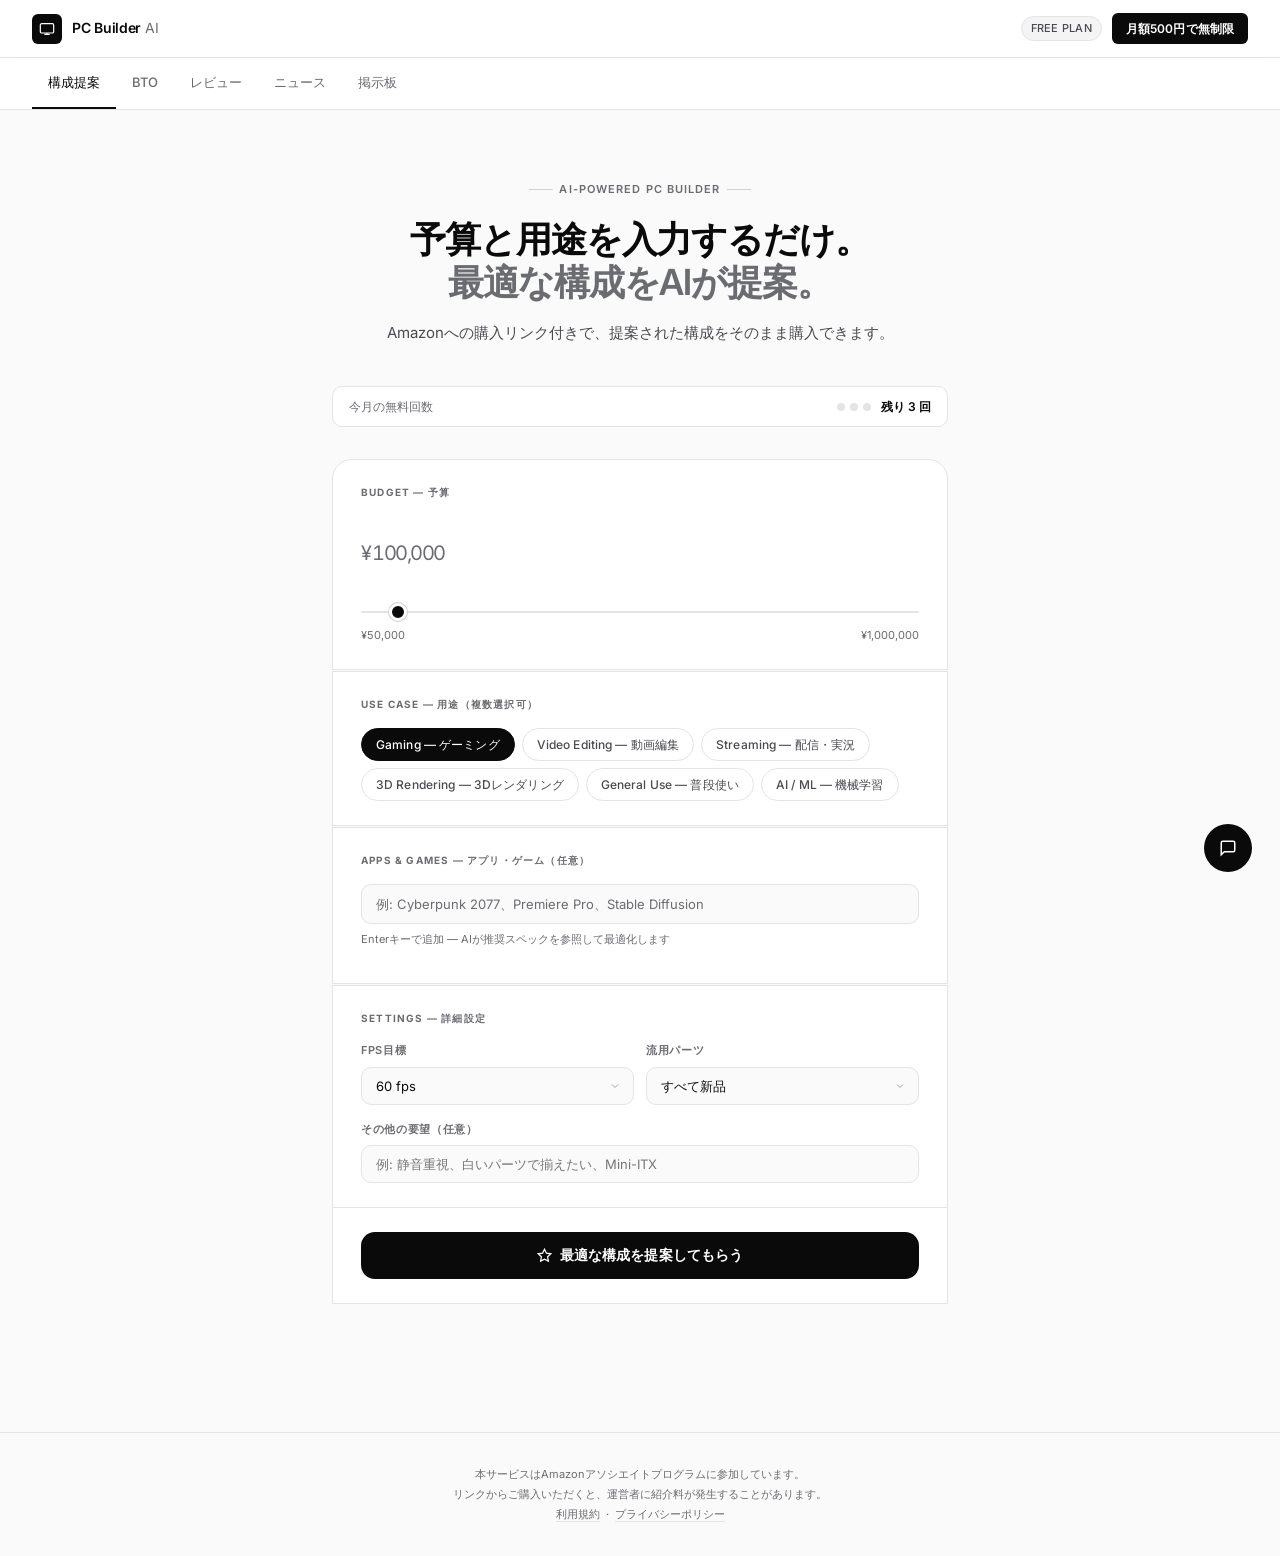
==== index.html @ a1c23389 "Add files via upload" ====
<!DOCTYPE html>
<html lang="ja">
<head>
  <meta charset="UTF-8">
  <meta name="viewport" content="width=device-width, initial-scale=1.0">
  <title>PC Builder AI — 最適なPC構成をAIが提案</title>
  <meta name="description" content="予算と用途を入力するだけでAIが最適なPC構成を提案。Amazonで即購入できるリンク付き。">
  <link rel="preconnect" href="https://fonts.googleapis.com">
  <link href="https://fonts.googleapis.com/css2?family=Inter:wght@300;400;500;600&display=swap" rel="stylesheet">
  <style>
    *, *::before, *::after { box-sizing: border-box; margin: 0; padding: 0; }

    :root {
      --black: #0a0a0a;
      --white: #ffffff;
      --gray-50: #fafafa;
      --gray-100: #f4f4f5;
      --gray-200: #e4e4e7;
      --gray-300: #d1d1d6;
      --gray-400: #6b6b72;
      --gray-500: #4a4a52;
      --gray-700: #3f3f46;
      --gray-900: #18181b;
      --accent: #0a0a0a;
      --accent-hover: #27272a;
      --r-sm: 6px;
      --r-md: 10px;
      --r-lg: 14px;
      --r-xl: 20px;
    }

    html { scroll-behavior: smooth; }

    body {
      font-family: 'Inter', -apple-system, BlinkMacSystemFont, 'Hiragino Sans', 'Noto Sans JP', sans-serif;
      background: var(--gray-50);
      color: var(--black);
      min-height: 100vh;
      font-size: 14px;
      line-height: 1.6;
      -webkit-font-smoothing: antialiased;
    }

    /* ── Header ── */
    header {
      background: rgba(255,255,255,0.85);
      backdrop-filter: blur(12px);
      border-bottom: 1px solid var(--gray-200);
      height: 58px;
      display: flex;
      align-items: center;
      justify-content: space-between;
      padding: 0 2rem;
      position: sticky;
      top: 0;
      z-index: 200;
    }

    .logo {
      display: flex;
      align-items: center;
      gap: 10px;
      text-decoration: none;
      color: var(--black);
    }

    .logo-mark {
      width: 30px;
      height: 30px;
      background: var(--black);
      border-radius: var(--r-sm);
      display: flex;
      align-items: center;
      justify-content: center;
    }

    .logo-mark svg { width: 16px; height: 16px; fill: none; stroke: #fff; stroke-width: 1.8; }

    .logo-text {
      font-size: 14px;
      font-weight: 600;
      letter-spacing: -0.02em;
    }

    .logo-text span { color: var(--gray-400); font-weight: 400; }

    .header-right { display: flex; align-items: center; gap: 10px; }

    .badge-free {
      font-size: 11px;
      font-weight: 500;
      padding: 3px 9px;
      border-radius: 20px;
      background: var(--gray-100);
      color: var(--gray-500);
      border: 1px solid var(--gray-200);
      letter-spacing: 0.02em;
    }

    .btn-upgrade {
      font-size: 12px;
      font-weight: 600;
      padding: 6px 14px;
      border-radius: var(--r-sm);
      background: var(--black);
      color: var(--white);
      border: none;
      cursor: pointer;
      text-decoration: none;
      letter-spacing: 0.01em;
      transition: background 0.15s;
    }
    .btn-upgrade:hover { background: var(--gray-700); }

    /* ── Hero ── */
    .hero {
      max-width: 680px;
      margin: 0 auto;
      padding: 4rem 2rem 2.5rem;
      text-align: center;
    }

    .hero-eyebrow {
      display: inline-flex;
      align-items: center;
      gap: 6px;
      font-size: 11px;
      font-weight: 600;
      letter-spacing: 0.1em;
      text-transform: uppercase;
      color: var(--gray-400);
      margin-bottom: 1.25rem;
    }

    .hero-eyebrow::before, .hero-eyebrow::after {
      content: '';
      width: 24px;
      height: 1px;
      background: var(--gray-300);
    }

    .hero h1 {
      font-size: 36px;
      font-weight: 600;
      letter-spacing: -0.03em;
      line-height: 1.2;
      color: var(--black);
      margin-bottom: 1rem;
    }

    .hero h1 em {
      font-style: normal;
      color: var(--gray-400);
    }

    .hero p {
      font-size: 15px;
      color: var(--gray-500);
      font-weight: 400;
      line-height: 1.7;
    }

    /* ── Usage bar ── */
    .usage-strip {
      max-width: 680px;
      margin: 0 auto 2rem;
      padding: 0 2rem;
    }

    .usage-inner {
      display: flex;
      align-items: center;
      justify-content: space-between;
      padding: 10px 16px;
      background: var(--white);
      border: 1px solid var(--gray-200);
      border-radius: var(--r-md);
    }

    .usage-label { font-size: 12px; color: var(--gray-400); }

    .usage-right { display: flex; align-items: center; gap: 10px; }

    .usage-dots { display: flex; gap: 5px; }

    .usage-dot {
      width: 8px; height: 8px;
      border-radius: 50%;
      background: var(--gray-200);
      transition: background 0.2s;
    }
    .usage-dot.used { background: var(--black); }

    .usage-count { font-size: 12px; font-weight: 600; color: var(--black); }

    /* ── Form ── */
    .form-wrap {
      max-width: 680px;
      margin: 0 auto;
      padding: 0 2rem 6rem;
      display: flex;
      flex-direction: column;
      gap: 1px;
    }

    /* セクションブロック */
    .section {
      background: var(--white);
      border: 1px solid var(--gray-200);
      padding: 1.5rem 1.75rem;
    }
    .section:first-child { border-radius: var(--r-xl) var(--r-xl) 0 0; }
    .section:last-of-type { border-radius: 0 0 var(--r-xl) var(--r-xl); }

    .section-label {
      font-size: 10px;
      font-weight: 700;
      letter-spacing: 0.12em;
      text-transform: uppercase;
      color: var(--gray-400);
      margin-bottom: 1rem;
    }

    /* 予算スライダー */
    .budget-num {
      font-size: 38px;
      font-weight: 300;
      letter-spacing: -0.04em;
      color: var(--black);
      margin-bottom: 1.25rem;
      font-variant-numeric: tabular-nums;
    }

    .budget-num span { font-size: 20px; font-weight: 400; margin-right: 2px; color: var(--gray-400); }

    .slider-wrap { position: relative; }

    input[type="range"] {
      width: 100%;
      height: 2px;
      appearance: none;
      background: var(--gray-200);
      border-radius: 2px;
      outline: none;
      cursor: pointer;
    }

    input[type="range"]::-webkit-slider-thumb {
      appearance: none;
      width: 18px;
      height: 18px;
      border-radius: 50%;
      background: var(--black);
      border: 3px solid var(--white);
      box-shadow: 0 0 0 1px var(--gray-300);
      cursor: pointer;
      transition: box-shadow 0.15s;
    }

    input[type="range"]::-webkit-slider-thumb:hover {
      box-shadow: 0 0 0 1px var(--black);
    }

    .budget-labels {
      display: flex;
      justify-content: space-between;
      font-size: 11px;
      color: var(--gray-400);
      margin-top: 8px;
    }

    /* 用途チップ */
    .chips { display: flex; flex-wrap: wrap; gap: 7px; }

    .chip {
      padding: 6px 14px;
      border-radius: 20px;
      border: 1px solid var(--gray-200);
      font-size: 12px;
      font-weight: 500;
      cursor: pointer;
      background: var(--white);
      color: var(--gray-500);
      transition: all 0.15s;
      user-select: none;
      letter-spacing: 0.01em;
    }

    .chip:hover { border-color: var(--gray-400); color: var(--black); }

    .chip.active {
      background: var(--black);
      border-color: var(--black);
      color: var(--white);
    }

    /* アプリ入力 */
    .app-input-wrap {
      position: relative;
    }

    .app-input-wrap input {
      width: 100%;
      padding: 11px 14px;
      border: 1px solid var(--gray-200);
      border-radius: var(--r-md);
      font-size: 13px;
      color: var(--black);
      background: var(--gray-50);
      outline: none;
      font-family: inherit;
      transition: border-color 0.15s, background 0.15s;
    }

    .app-input-wrap input:focus {
      border-color: var(--black);
      background: var(--white);
    }

    .app-input-wrap input::placeholder { color: var(--gray-400); }

    .app-hint { font-size: 11px; color: var(--gray-400); margin-top: 7px; }

    .app-tags { display: flex; flex-wrap: wrap; gap: 6px; margin-top: 10px; }

    .app-tag {
      display: inline-flex;
      align-items: center;
      gap: 5px;
      padding: 4px 10px 4px 12px;
      background: var(--black);
      border-radius: 20px;
      font-size: 11px;
      font-weight: 500;
      color: var(--white);
      letter-spacing: 0.01em;
    }

    .app-tag button {
      background: rgba(255,255,255,0.25);
      border: none;
      cursor: pointer;
      color: var(--white);
      font-size: 12px;
      line-height: 1;
      width: 16px;
      height: 16px;
      border-radius: 50%;
      display: flex;
      align-items: center;
      justify-content: center;
      padding: 0;
      transition: background 0.15s;
    }
    .app-tag button:hover { background: rgba(255,255,255,0.4); }

    /* セレクト・インプット共通 */
    .form-row { display: grid; grid-template-columns: 1fr 1fr; gap: 12px; }
    .field label { display: block; font-size: 11px; font-weight: 600; letter-spacing: 0.06em; text-transform: uppercase; color: var(--gray-400); margin-bottom: 7px; }

    select, .text-input {
      width: 100%;
      padding: 10px 14px;
      border: 1px solid var(--gray-200);
      border-radius: var(--r-md);
      font-size: 13px;
      color: var(--black);
      background: var(--gray-50);
      appearance: none;
      outline: none;
      font-family: inherit;
      transition: border-color 0.15s, background 0.15s;
      cursor: pointer;
    }

    select:focus, .text-input:focus {
      border-color: var(--black);
      background: var(--white);
    }

    select { background-image: url("data:image/svg+xml,%3Csvg xmlns='http://www.w3.org/2000/svg' width='12' height='12' viewBox='0 0 24 24' fill='none' stroke='%23a1a1aa' stroke-width='2'%3E%3Cpath d='M6 9l6 6 6-6'/%3E%3C/svg%3E"); background-repeat: no-repeat; background-position: right 12px center; padding-right: 36px; }

    /* 送信ボタン */
    .divider { height: 1px; background: var(--gray-200); margin: 0 -1.75rem; }

    .submit-wrap { padding-top: 1.5rem; }

    .submit-btn {
      width: 100%;
      padding: 14px;
      font-size: 14px;
      font-weight: 600;
      letter-spacing: 0.01em;
      border-radius: var(--r-lg);
      background: var(--black);
      color: var(--white);
      border: none;
      cursor: pointer;
      transition: background 0.15s, transform 0.1s;
      font-family: inherit;
      display: flex;
      align-items: center;
      justify-content: center;
      gap: 8px;
    }

    .submit-btn:hover { background: var(--gray-700); }
    .submit-btn:active { transform: scale(0.99); }
    .submit-btn:disabled { background: var(--gray-300); cursor: not-allowed; transform: none; }

    /* ── 結果エリア ── */
    .result-card {
      background: var(--white);
      border: 1px solid var(--gray-200);
      border-radius: var(--r-xl);
      padding: 1.75rem;
      margin-top: 12px;
    }

    .result-title {
      font-size: 10px;
      font-weight: 700;
      letter-spacing: 0.12em;
      text-transform: uppercase;
      color: var(--gray-400);
      margin-bottom: 1.25rem;
    }

    .thinking {
      display: flex;
      align-items: center;
      gap: 12px;
      color: var(--gray-400);
      font-size: 13px;
      padding: 0.5rem 0;
    }

    .dot {
      width: 6px; height: 6px;
      border-radius: 50%;
      background: var(--gray-300);
      animation: pulse 1.2s infinite;
    }
    .dot:nth-child(2) { animation-delay: 0.2s; }
    .dot:nth-child(3) { animation-delay: 0.4s; }
    @keyframes pulse { 0%,100%{opacity:0.2;transform:scale(0.8);} 50%{opacity:1;transform:scale(1);} }

    .parts-grid {
      display: grid;
      grid-template-columns: 1fr 1fr;
      gap: 8px;
      margin-bottom: 1.25rem;
    }

    @media (max-width: 520px) {
      .parts-grid { grid-template-columns: 1fr; }
      .form-row { grid-template-columns: 1fr; }
      .hero h1 { font-size: 26px; }
      header { padding: 0 1.25rem; }
      .hero, .usage-strip, .form-wrap { padding-left: 1.25rem; padding-right: 1.25rem; }
    }

    .part-card {
      background: var(--gray-50);
      border: 1px solid var(--gray-200);
      border-radius: var(--r-lg);
      padding: 14px 16px;
      transition: border-color 0.15s;
    }
    .part-card:hover { border-color: var(--gray-300); }

    .part-label {
      font-size: 10px;
      font-weight: 700;
      letter-spacing: 0.1em;
      text-transform: uppercase;
      color: var(--gray-400);
      margin-bottom: 5px;
    }

    .part-name {
      font-size: 12px;
      font-weight: 500;
      color: var(--black);
      margin-bottom: 4px;
      line-height: 1.4;
    }

    .part-price {
      font-size: 13px;
      font-weight: 600;
      color: var(--black);
      margin-bottom: 12px;
      font-variant-numeric: tabular-nums;
    }

    .affil-btn {
      display: flex;
      align-items: center;
      justify-content: center;
      gap: 5px;
      font-size: 11px;
      font-weight: 600;
      padding: 6px 10px;
      border-radius: var(--r-sm);
      border: 1px solid var(--gray-200);
      color: var(--gray-700);
      background: var(--white);
      cursor: pointer;
      text-decoration: none;
      transition: all 0.15s;
      letter-spacing: 0.02em;
    }
    .affil-btn:hover { background: var(--black); color: var(--white); border-color: var(--black); }

    .summary-bar {
      display: flex;
      align-items: center;
      justify-content: space-between;
      padding: 1rem 0 0;
      border-top: 1px solid var(--gray-200);
    }

    .total-label { font-size: 11px; color: var(--gray-400); margin-bottom: 2px; }
    .total-amount { font-size: 22px; font-weight: 600; letter-spacing: -0.03em; font-variant-numeric: tabular-nums; }

    .comment-box {
      margin-top: 1rem;
      padding: 14px 16px;
      background: var(--gray-50);
      border-radius: var(--r-md);
      border-left: 2px solid var(--black);
      font-size: 12px;
      color: var(--gray-700);
      line-height: 1.75;
    }

    .price-note {
      margin-top: 10px;
      padding: 10px 14px;
      background: #fffbeb;
      border-radius: var(--r-md);
      font-size: 11px;
      color: #92400e;
      line-height: 1.6;
      border: 1px solid #fde68a;
    }

    .limit-note {
      text-align: center;
      font-size: 11px;
      color: var(--gray-400);
      margin-top: 1rem;
      letter-spacing: 0.03em;
    }

    .upgrade-box {
      margin-top: 1rem;
      padding: 1.5rem;
      background: var(--gray-50);
      border-radius: var(--r-lg);
      text-align: center;
      border: 1px solid var(--gray-200);
    }
    .upgrade-box p { font-size: 13px; color: var(--gray-500); margin-bottom: 14px; line-height: 1.7; }
    .upgrade-box-btn {
      padding: 10px 28px;
      font-size: 13px;
      font-weight: 600;
      border-radius: var(--r-md);
      background: var(--black);
      color: var(--white);
      border: none;
      cursor: pointer;
      letter-spacing: 0.01em;
      font-family: inherit;
      transition: background 0.15s;
    }
    .upgrade-box-btn:hover { background: var(--gray-700); }

    footer {
      text-align: center;
      padding: 2rem;
      font-size: 11px;
      color: var(--gray-400);
      border-top: 1px solid var(--gray-200);
      margin-top: 2rem;
      line-height: 1.8;
    }
    footer a { color: var(--gray-400); text-decoration: none; border-bottom: 1px solid var(--gray-200); }

    /* ── チャットボット ── */
    .chat-fab {
      position: fixed;
      bottom: 28px;
      right: 28px;
      width: 48px;
      height: 48px;
      border-radius: 50%;
      background: var(--black);
      color: var(--white);
      border: none;
      cursor: pointer;
      font-size: 18px;
      display: flex;
      align-items: center;
      justify-content: center;
      z-index: 300;
      transition: transform 0.15s, background 0.15s;
    }
    .chat-fab:hover { transform: scale(1.08); background: var(--gray-700); }

    .chat-window {
      position: fixed;
      bottom: 88px;
      right: 28px;
      width: 340px;
      max-height: 460px;
      background: var(--white);
      border: 1px solid var(--gray-200);
      border-radius: var(--r-xl);
      display: flex;
      flex-direction: column;
      z-index: 300;
      overflow: hidden;
    }

    .chat-header {
      padding: 14px 18px;
      background: var(--black);
      color: var(--white);
      font-size: 13px;
      font-weight: 600;
      display: flex;
      justify-content: space-between;
      align-items: center;
      letter-spacing: 0.01em;
    }

    .chat-close {
      background: rgba(255,255,255,0.15);
      border: none;
      color: var(--white);
      font-size: 14px;
      cursor: pointer;
      width: 24px;
      height: 24px;
      border-radius: 50%;
      display: flex;
      align-items: center;
      justify-content: center;
      transition: background 0.15s;
    }
    .chat-close:hover { background: rgba(255,255,255,0.3); }

    .chat-messages {
      flex: 1;
      overflow-y: auto;
      padding: 14px;
      display: flex;
      flex-direction: column;
      gap: 10px;
    }

    .msg {
      max-width: 86%;
      padding: 9px 13px;
      border-radius: 14px;
      font-size: 12px;
      line-height: 1.65;
    }
    .msg.bot { background: var(--gray-100); color: var(--black); align-self: flex-start; border-bottom-left-radius: 4px; }
    .msg.user { background: var(--black); color: var(--white); align-self: flex-end; border-bottom-right-radius: 4px; }
    .msg.thinking-msg { background: var(--gray-100); color: var(--gray-400); align-self: flex-start; font-style: italic; }

    .chat-input-row {
      display: flex;
      gap: 8px;
      padding: 10px 12px;
      border-top: 1px solid var(--gray-200);
      background: var(--white);
    }

    .chat-input {
      flex: 1;
      padding: 8px 13px;
      border: 1px solid var(--gray-200);
      border-radius: 20px;
      font-size: 12px;
      outline: none;
      font-family: inherit;
      background: var(--gray-50);
      color: var(--black);
      transition: border-color 0.15s;
    }
    .chat-input:focus { border-color: var(--black); background: var(--white); }

    .chat-send {
      padding: 8px 14px;
      background: var(--black);
      color: var(--white);
      border: none;
      border-radius: 20px;
      cursor: pointer;
      font-size: 12px;
      font-weight: 600;
      font-family: inherit;
      transition: background 0.15s;
    }
    .chat-send:hover { background: var(--gray-700); }
  </style>
</head>
<body>

<!-- Header -->
<header>
  <a class="logo" href="/">
    <div class="logo-mark">
      <svg viewBox="0 0 24 24"><rect x="2" y="4" width="20" height="14" rx="2"/><path d="M8 20h8M12 18v2"/></svg>
    </div>
    <span class="logo-text">PC Builder <span>AI</span></span>
  </a>
  <div class="header-right">
    <span class="badge-free">FREE PLAN</span>
    <a class="btn-upgrade" href="#upgrade">月額500円で無制限</a>
  </div>
</header>

<nav style="background:#fff;border-bottom:1px solid #e4e4e7;padding:0 2rem;display:flex;overflow-x:auto;">
  <a style="font-size:13px;font-weight:500;padding:14px 16px;color:#0a0a0a;text-decoration:none;white-space:nowrap;border-bottom:2px solid #0a0a0a;" href="index.html">構成提案</a>
  <a style="font-size:13px;font-weight:500;padding:14px 16px;color:#6b6b72;text-decoration:none;white-space:nowrap;border-bottom:2px solid transparent;" href="bto.html">BTO</a>
  <a style="font-size:13px;font-weight:500;padding:14px 16px;color:#6b6b72;text-decoration:none;white-space:nowrap;border-bottom:2px solid transparent;" href="reviews.html">レビュー</a>
  <a style="font-size:13px;font-weight:500;padding:14px 16px;color:#6b6b72;text-decoration:none;white-space:nowrap;border-bottom:2px solid transparent;" href="news.html">ニュース</a>
  <a style="font-size:13px;font-weight:500;padding:14px 16px;color:#6b6b72;text-decoration:none;white-space:nowrap;border-bottom:2px solid transparent;" href="board.html">掲示板</a>
</nav>

<!-- Hero -->
<div class="hero">
  <div class="hero-eyebrow">AI-Powered PC Builder</div>
  <h1>予算と用途を入力するだけ。<br><em>最適な構成をAIが提案。</em></h1>
  <p>Amazonへの購入リンク付きで、提案された構成をそのまま購入できます。</p>
</div>

<!-- Usage -->
<div class="usage-strip">
  <div class="usage-inner">
    <span class="usage-label">今月の無料回数</span>
    <div class="usage-right">
      <div class="usage-dots" id="usage-dots"></div>
      <span class="usage-count" id="usage-text"></span>
    </div>
  </div>
</div>

<!-- Form -->
<div class="form-wrap">

  <!-- 予算 -->
  <div class="section">
    <div class="section-label">Budget — 予算</div>
    <div class="budget-num" id="budget-display"><span>¥</span><span id="budget-val">100,000</span></div>
    <div class="slider-wrap">
      <input type="range" id="budget" min="50000" max="1000000" step="10000" value="100000">
    </div>
    <div class="budget-labels"><span>¥50,000</span><span>¥1,000,000</span></div>
  </div>

  <!-- 用途 -->
  <div class="section">
    <div class="section-label">Use Case — 用途（複数選択可）</div>
    <div class="chips" id="use-chips">
      <div class="chip active" data-val="ゲーミング">Gaming — ゲーミング</div>
      <div class="chip" data-val="動画編集">Video Editing — 動画編集</div>
      <div class="chip" data-val="配信・実況">Streaming — 配信・実況</div>
      <div class="chip" data-val="3Dレンダリング">3D Rendering — 3Dレンダリング</div>
      <div class="chip" data-val="普段使い">General Use — 普段使い</div>
      <div class="chip" data-val="AI・機械学習">AI / ML — 機械学習</div>
    </div>
  </div>

  <!-- アプリ -->
  <div class="section">
    <div class="section-label">Apps & Games — アプリ・ゲーム（任意）</div>
    <div class="app-input-wrap">
      <input type="text" id="app-input" placeholder="例: Cyberpunk 2077、Premiere Pro、Stable Diffusion">
    </div>
    <p class="app-hint">Enterキーで追加 — AIが推奨スペックを参照して最適化します</p>
    <div class="app-tags" id="app-tags"></div>
  </div>

  <!-- FPS・流用 -->
  <div class="section">
    <div class="section-label">Settings — 詳細設定</div>
    <div class="form-row" style="margin-bottom:1rem;">
      <div class="field">
        <label>FPS目標</label>
        <select id="fps">
          <optgroup label="フルHD (1920×1080)">
            <option value="60fps（フルHD）">60 fps</option>
            <option value="144fps（フルHD）">144 fps</option>
            <option value="240fps（フルHD）">240 fps</option>
            <option value="360fps（フルHD）">360 fps</option>
          </optgroup>
          <optgroup label="WQHD (2560×1440)">
            <option value="60fps（WQHD）">60 fps</option>
            <option value="144fps（WQHD）">144 fps</option>
            <option value="240fps（WQHD）">240 fps</option>
            <option value="360fps（WQHD）">360 fps</option>
          </optgroup>
          <optgroup label="4K (3840×2160)">
            <option value="60fps（4K）">60 fps</option>
            <option value="144fps（4K）">144 fps</option>
          </optgroup>
          <optgroup label="ゲームなし">
            <option value="ゲームはしない">ゲームはしない</option>
          </optgroup>
        </select>
      </div>
      <div class="field">
        <label>流用パーツ</label>
        <select id="reuse">
          <option>すべて新品</option>
          <option>ケース・電源を流用</option>
          <option>ストレージを流用</option>
          <option>ケース・電源・SSD流用</option>
        </select>
      </div>
    </div>
    <div class="field">
      <label>その他の要望（任意）</label>
      <input type="text" class="text-input" id="other" placeholder="例: 静音重視、白いパーツで揃えたい、Mini-ITX">
    </div>

    <div class="divider" style="margin-top:1.5rem;"></div>
    <div class="submit-wrap">
      <button class="submit-btn" id="submit-btn">
        <svg width="15" height="15" viewBox="0 0 24 24" fill="none" stroke="currentColor" stroke-width="2"><path d="M12 2l3.09 6.26L22 9.27l-5 4.87 1.18 6.88L12 17.77l-6.18 3.25L7 14.14 2 9.27l6.91-1.01L12 2z"/></svg>
        最適な構成を提案してもらう
      </button>
    </div>
  </div>

  <!-- 結果 -->
  <div class="result-card" id="result-section" style="display:none;">
    <div class="result-title">AI Recommendation — 提案構成</div>
    <div id="result-content"></div>
  </div>

</div>

<footer>
  <p>本サービスはAmazonアソシエイトプログラムに参加しています。<br>
  リンクからご購入いただくと、運営者に紹介料が発生することがあります。<br>
  <a href="#">利用規約</a> &nbsp;·&nbsp; <a href="#">プライバシーポリシー</a></p>
</footer>

<!-- チャットボット -->
<button class="chat-fab" id="chat-fab" title="PCについて質問する">
  <svg width="18" height="18" viewBox="0 0 24 24" fill="none" stroke="currentColor" stroke-width="2"><path d="M21 15a2 2 0 01-2 2H7l-4 4V5a2 2 0 012-2h14a2 2 0 012 2z"/></svg>
</button>

<div class="chat-window" id="chat-window" style="display:none;">
  <div class="chat-header">
    <span>PC相談 — AI Assistant</span>
    <button class="chat-close" id="chat-close">✕</button>
  </div>
  <div class="chat-messages" id="chat-messages">
    <div class="msg bot">こんにちは！PCパーツや自作PC、構成についてなんでも聞いてください。</div>
  </div>
  <div class="chat-input-row">
    <input type="text" class="chat-input" id="chat-input" placeholder="質問を入力...">
    <button class="chat-send" id="chat-send">送信</button>
  </div>
</div>

<script>
const AMAZON_TAG = 'pcbuilderai-22';
const MAX_FREE = 3;
let usedCount = parseInt(localStorage.getItem('pc_tool_used') || '0');
let selectedUses = ['ゲーミング'];
let appList = [];
let chatHistory = [];

const PRICE_REF = `
【2026年6月現在・日本市場の実勢価格（税込）】
■ GPU（RTX 50シリーズ優先）
RTX 5070: 約115,000〜135,000円
RTX 5070 Ti: 約155,000〜175,000円
RTX 5080: 約210,000〜250,000円（品薄）
RTX 5090: 約580,000〜700,000円（品薄・高騰中）
RTX 4070 Super: 約170,000〜190,000円
RTX 4070 Ti Super: 約200,000〜230,000円
RTX 4090: 約290,000〜330,000円
■ CPU（ゲーミングはAMD Ryzen優先）
Ryzen 7 9800X3D: 約61,000〜75,000円（ゲーミング最強）
Ryzen 7 9700X: 約39,000〜45,000円
Ryzen 5 9600X: 約28,000〜35,000円
Ryzen 9 9950X3D: 約110,000〜120,000円
Core Ultra 9 285K: 約85,000〜95,000円
Core Ultra 7 265K: 約55,000〜65,000円
■ マザーボード
AMD X870E: 約40,000〜80,000円
AMD X870: 約25,000〜45,000円
AMD B850: 約18,000〜30,000円
Intel Z890: 約30,000〜70,000円
Intel B860: 約18,000〜28,000円
■ メモリ（DDR5高騰中）
DDR5-6000 32GB(16GB×2): 約55,000〜65,000円
DDR5-6000 64GB(32GB×2): 約90,000〜105,000円
■ SSD
1TB Gen4: 約12,000〜18,000円
2TB Gen4: 約22,000〜32,000円
■ 電源（ATX3.1対応推奨）
750W Gold ATX3.1: 約16,000〜24,000円
850W Gold ATX3.1: 約20,000〜28,000円
1000W Gold ATX3.1: 約28,000〜40,000円
■ ケース
ミドルタワー エントリー: 約7,000〜12,000円
ミドルタワー ミドル: 約14,000〜22,000円
■ CPUクーラー
空冷ハイエンド: 約10,000〜16,000円
簡易水冷240mm: 約9,000〜18,000円
簡易水冷360mm: 約15,000〜28,000円
【ルール】RTX 50シリーズ優先。ゲーミングはRyzen優先。RTX5070以上はATX3.1電源必須。`;

function updateUsageUI() {
  const remaining = Math.max(0, MAX_FREE - usedCount);
  const dots = document.getElementById('usage-dots');
  dots.innerHTML = '';
  for (let i = 0; i < MAX_FREE; i++) {
    const d = document.createElement('div');
    d.className = 'usage-dot' + (i < usedCount ? ' used' : '');
    dots.appendChild(d);
  }
  document.getElementById('usage-text').textContent = '残り ' + remaining + ' 回';
}

document.getElementById('budget').addEventListener('input', function() {
  document.getElementById('budget-val').textContent = parseInt(this.value).toLocaleString();
});

document.querySelectorAll('.chip').forEach(chip => {
  chip.addEventListener('click', function() {
    const val = this.dataset.val;
    if (this.classList.contains('active')) {
      if (selectedUses.length === 1) return;
      this.classList.remove('active');
      selectedUses = selectedUses.filter(u => u !== val);
    } else {
      this.classList.add('active');
      selectedUses.push(val);
    }
  });
});

function addApp(name) {
  name = name.trim();
  if (!name || appList.includes(name)) return;
  appList.push(name);
  renderAppTags();
}

function removeApp(name) {
  appList = appList.filter(a => a !== name);
  renderAppTags();
}

function renderAppTags() {
  document.getElementById('app-tags').innerHTML = appList.map(a =>
    `<span class="app-tag">${a}<button onclick="removeApp('${a}')">✕</button></span>`
  ).join('');
}

document.getElementById('app-input').addEventListener('keydown', function(e) {
  if (e.key === 'Enter') { e.preventDefault(); addApp(this.value); this.value = ''; }
});
document.getElementById('app-input').addEventListener('blur', function() {
  if (this.value.trim()) { addApp(this.value); this.value = ''; }
});

function buildAmazonUrl(query) {
  return 'https://www.amazon.co.jp/s?k=' + encodeURIComponent(query) + '&tag=' + AMAZON_TAG;
}

function renderParts(partsData, comment) {
  const icons = { 'CPU':'CPU','GPU':'GPU','マザーボード':'MB','メモリ':'RAM','SSD':'SSD','電源':'PSU','ケース':'CASE','CPUクーラー':'COOL' };
  let total = 0;
  let html = '<div class="parts-grid">';
  partsData.forEach(p => {
    total += p.price;
    html += `<div class="part-card">
      <div class="part-label">${icons[p.category]||p.category}</div>
      <div class="part-name">${p.name}</div>
      <div class="part-price">¥${p.price.toLocaleString()}</div>
      <a class="affil-btn" href="${buildAmazonUrl(p.name)}" target="_blank" rel="noopener sponsored">Amazon で見る →</a>
    </div>`;
  });
  html += '</div>';
  html += `<div class="summary-bar">
    <div><div class="total-label">合計概算</div><div class="total-amount">¥${total.toLocaleString()}</div></div>
  </div>`;
  if (comment) html += `<div class="comment-box">${comment}</div>`;
  html += `<div class="price-note">⚠ 2026年現在、DDR5メモリ高騰・RTX 50シリーズ品薄・円安の影響で価格が変動しています。購入前に必ずAmazonで最新価格をご確認ください。</div>`;
  return html;
}

document.getElementById('submit-btn').addEventListener('click', async () => {
  if (usedCount >= MAX_FREE) {
    document.getElementById('result-section').style.display = 'block';
    document.getElementById('result-content').innerHTML = `<div class="upgrade-box" id="upgrade">
      <p>無料枠（月3回）を使い切りました。<br>月額500円で毎月無制限にご利用いただけます。</p>
      <button class="upgrade-box-btn">有料プランにアップグレード →</button>
    </div>`;
    return;
  }

  const budget = parseInt(document.getElementById('budget').value);
  const fps = document.getElementById('fps').value;
  const reuse = document.getElementById('reuse').value;
  const other = document.getElementById('other').value;
  const uses = selectedUses.join('、');
  const apps = appList.length > 0 ? appList.join('、') : 'なし';
  const isGaming = selectedUses.includes('ゲーミング');

  document.getElementById('submit-btn').disabled = true;
  document.getElementById('result-section').style.display = 'block';
  document.getElementById('result-content').innerHTML = `<div class="thinking"><div class="dot"></div><div class="dot"></div><div class="dot"></div><span>最適な構成を考えています...</span></div>`;

  const prompt = `あなたは2026年6月現在の日本市場に精通したPCパーツのプロです。以下の条件で最適なPC構成を提案してください。

【条件】
予算：¥${budget.toLocaleString()}
主な用途：${uses}
使用するアプリ・ゲーム：${apps}
FPS目標：${fps}
流用パーツ：${reuse}
その他の要望：${other || 'なし'}

【パーツ選定の絶対ルール】
1. GPUは必ずRTX 50シリーズ（5070/5070Ti/5080/5090）を優先。予算不足の場合のみRTX 40シリーズ。
2. ${isGaming ? 'ゲーミング用途のため、CPUは必ずAMD Ryzen（特にRyzen 7 9800X3D）を最優先で選ぶこと。' : 'ゲーミング以外の用途のため、Intel Core UltraまたはRyzenを用途に合わせて選ぶこと。'}
3. RTX 5070以上のGPUには必ずATX 3.1対応電源を選ぶこと。
4. DDR5メモリは現在高騰中。予算に合わせて容量を調整すること。
5. 240fps・360fps目標の場合はGPU・CPUに予算を集中させること。

【2026年6月の実勢価格（必ず参照）】
${PRICE_REF}

必ず以下のJSONのみで返答してください：
{
  "parts": [
    {"category": "CPU", "name": "製品名（型番まで）", "price": 数値},
    {"category": "CPUクーラー", "name": "製品名", "price": 数値},
    {"category": "マザーボード", "name": "製品名", "price": 数値},
    {"category": "メモリ", "name": "製品名・容量・クロック", "price": 数値},
    {"category": "SSD", "name": "製品名・容量", "price": 数値},
    {"category": "GPU", "name": "製品名（型番まで）", "price": 数値},
    {"category": "電源", "name": "製品名・ワット数", "price": 数値},
    {"category": "ケース", "name": "製品名", "price": 数値}
  ],
  "comment": "構成のポイントを2〜3文で。"
}
priceは実勢価格に基づく円の整数値。合計¥${budget.toLocaleString()}以内。流用パーツ（${reuse}）は除外。`;

  try {
    const res = await fetch('/api/chat', {
      method: 'POST',
      headers: { 'Content-Type': 'application/json' },
      body: JSON.stringify({ model: 'claude-sonnet-4-6', max_tokens: 1200, messages: [{ role: 'user', content: prompt }] })
    });
    const data = await res.json();
    const raw = data.content?.map(b => b.text || '').join('') || '';
    const parsed = JSON.parse(raw.replace(/```json|```/g, '').trim());

    usedCount++;
    localStorage.setItem('pc_tool_used', usedCount);
    updateUsageUI();

    let html = renderParts(parsed.parts, parsed.comment);
    const remaining = MAX_FREE - usedCount;
    if (remaining === 0) {
      html += `<div class="upgrade-box" style="margin-top:1rem;" id="upgrade">
        <p>無料枠を使い切りました。月額500円で毎月無制限にご利用いただけます。</p>
        <button class="upgrade-box-btn">有料プランにアップグレード →</button>
      </div>`;
    } else {
      html += `<div class="limit-note">残り ${remaining} 回 / 月 ${MAX_FREE} 回</div>`;
    }
    document.getElementById('result-content').innerHTML = html;
  } catch(e) {
    document.getElementById('result-content').innerHTML = '<p style="color:#a1a1aa;font-size:13px;padding:1rem 0;">エラーが発生しました。もう一度お試しください。</p>';
  }
  document.getElementById('submit-btn').disabled = false;
});

// チャット
const chatFab = document.getElementById('chat-fab');
const chatWindow = document.getElementById('chat-window');
const chatMessages = document.getElementById('chat-messages');
const chatInput = document.getElementById('chat-input');

chatFab.addEventListener('click', () => {
  const isOpen = chatWindow.style.display !== 'none';
  chatWindow.style.display = isOpen ? 'none' : 'flex';
  if (!isOpen) { chatWindow.style.flexDirection = 'column'; chatInput.focus(); }
});
document.getElementById('chat-close').addEventListener('click', () => { chatWindow.style.display = 'none'; });

function addChatMsg(text, role) {
  const div = document.createElement('div');
  div.className = 'msg ' + role;
  div.textContent = text;
  chatMessages.appendChild(div);
  chatMessages.scrollTop = chatMessages.scrollHeight;
  return div;
}

async function sendChat() {
  const text = chatInput.value.trim();
  if (!text) return;
  chatInput.value = '';
  addChatMsg(text, 'user');
  chatHistory.push({ role: 'user', content: text });
  const thinkDiv = addChatMsg('考え中...', 'thinking-msg');
  try {
    const res = await fetch('/api/chat', {
      method: 'POST',
      headers: { 'Content-Type': 'application/json' },
      body: JSON.stringify({
        model: 'claude-sonnet-4-6', max_tokens: 600,
        system: `あなたは2026年6月現在の日本市場に精通したPCパーツ・自作PCの専門家です。質問に日本語で簡潔に答えてください。\n${PRICE_REF}\n回答は3〜5文程度で。`,
        messages: chatHistory
      })
    });
    const data = await res.json();
    const reply = data.content?.map(b => b.text || '').join('') || 'エラーが発生しました。';
    chatHistory.push({ role: 'assistant', content: reply });
    thinkDiv.remove();
    addChatMsg(reply, 'bot');
  } catch(e) {
    thinkDiv.remove();
    addChatMsg('エラーが発生しました。', 'bot');
  }
}

document.getElementById('chat-send').addEventListener('click', sendChat);
chatInput.addEventListener('keydown', e => { if (e.key === 'Enter') sendChat(); });

updateUsageUI();
</script>
</body>
</html>
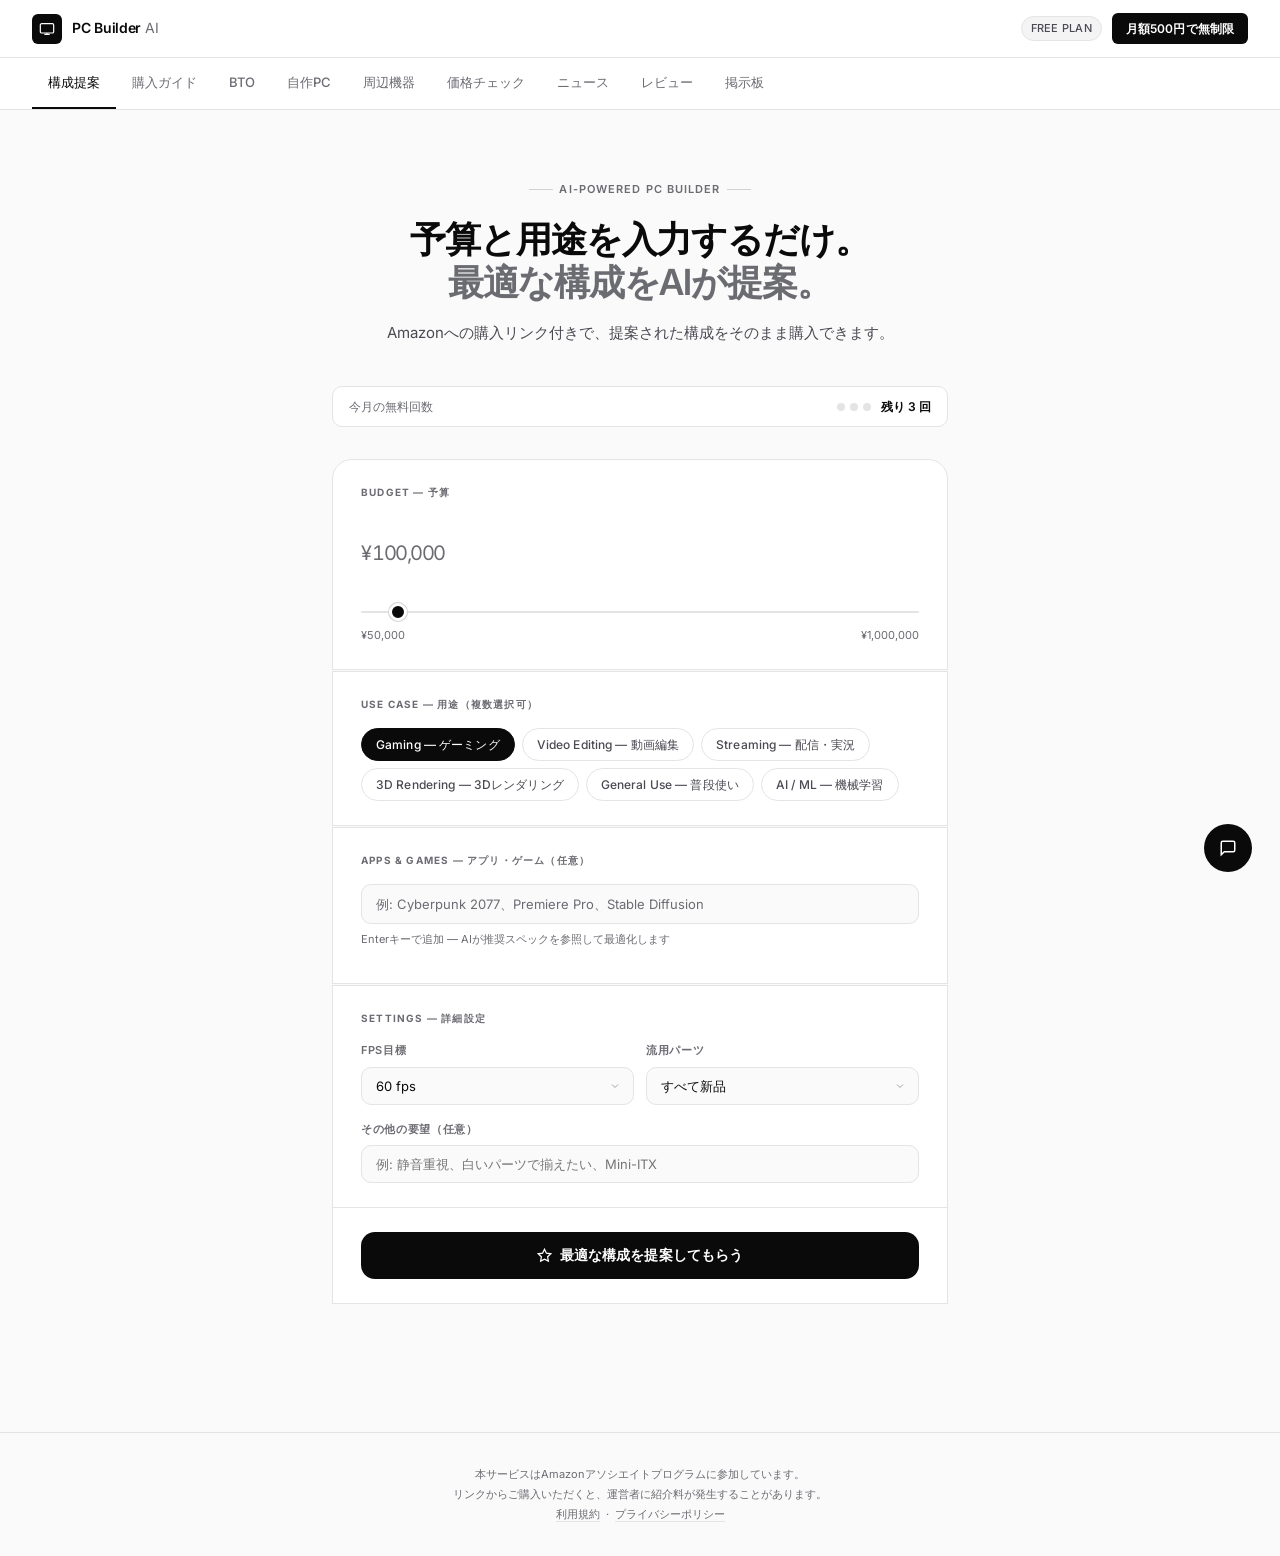
==== commit 8f51000c: "Add files via upload" ====
--- a/index.html
+++ b/index.html
@@ -728,9 +728,13 @@
 
 <nav style="background:#fff;border-bottom:1px solid #e4e4e7;padding:0 2rem;display:flex;overflow-x:auto;">
   <a style="font-size:13px;font-weight:500;padding:14px 16px;color:#0a0a0a;text-decoration:none;white-space:nowrap;border-bottom:2px solid #0a0a0a;" href="index.html">構成提案</a>
+  <a style="font-size:13px;font-weight:500;padding:14px 16px;color:#6b6b72;text-decoration:none;white-space:nowrap;border-bottom:2px solid transparent;" href="guide.html">購入ガイド</a>
   <a style="font-size:13px;font-weight:500;padding:14px 16px;color:#6b6b72;text-decoration:none;white-space:nowrap;border-bottom:2px solid transparent;" href="bto.html">BTO</a>
+  <a style="font-size:13px;font-weight:500;padding:14px 16px;color:#6b6b72;text-decoration:none;white-space:nowrap;border-bottom:2px solid transparent;" href="build.html">自作PC</a>
+  <a style="font-size:13px;font-weight:500;padding:14px 16px;color:#6b6b72;text-decoration:none;white-space:nowrap;border-bottom:2px solid transparent;" href="peripherals.html">周辺機器</a>
+  <a style="font-size:13px;font-weight:500;padding:14px 16px;color:#6b6b72;text-decoration:none;white-space:nowrap;border-bottom:2px solid transparent;" href="price.html">価格チェック</a>
+  <a style="font-size:13px;font-weight:500;padding:14px 16px;color:#6b6b72;text-decoration:none;white-space:nowrap;border-bottom:2px solid transparent;" href="news.html">ニュース</a>
   <a style="font-size:13px;font-weight:500;padding:14px 16px;color:#6b6b72;text-decoration:none;white-space:nowrap;border-bottom:2px solid transparent;" href="reviews.html">レビュー</a>
-  <a style="font-size:13px;font-weight:500;padding:14px 16px;color:#6b6b72;text-decoration:none;white-space:nowrap;border-bottom:2px solid transparent;" href="news.html">ニュース</a>
   <a style="font-size:13px;font-weight:500;padding:14px 16px;color:#6b6b72;text-decoration:none;white-space:nowrap;border-bottom:2px solid transparent;" href="board.html">掲示板</a>
 </nav>
 
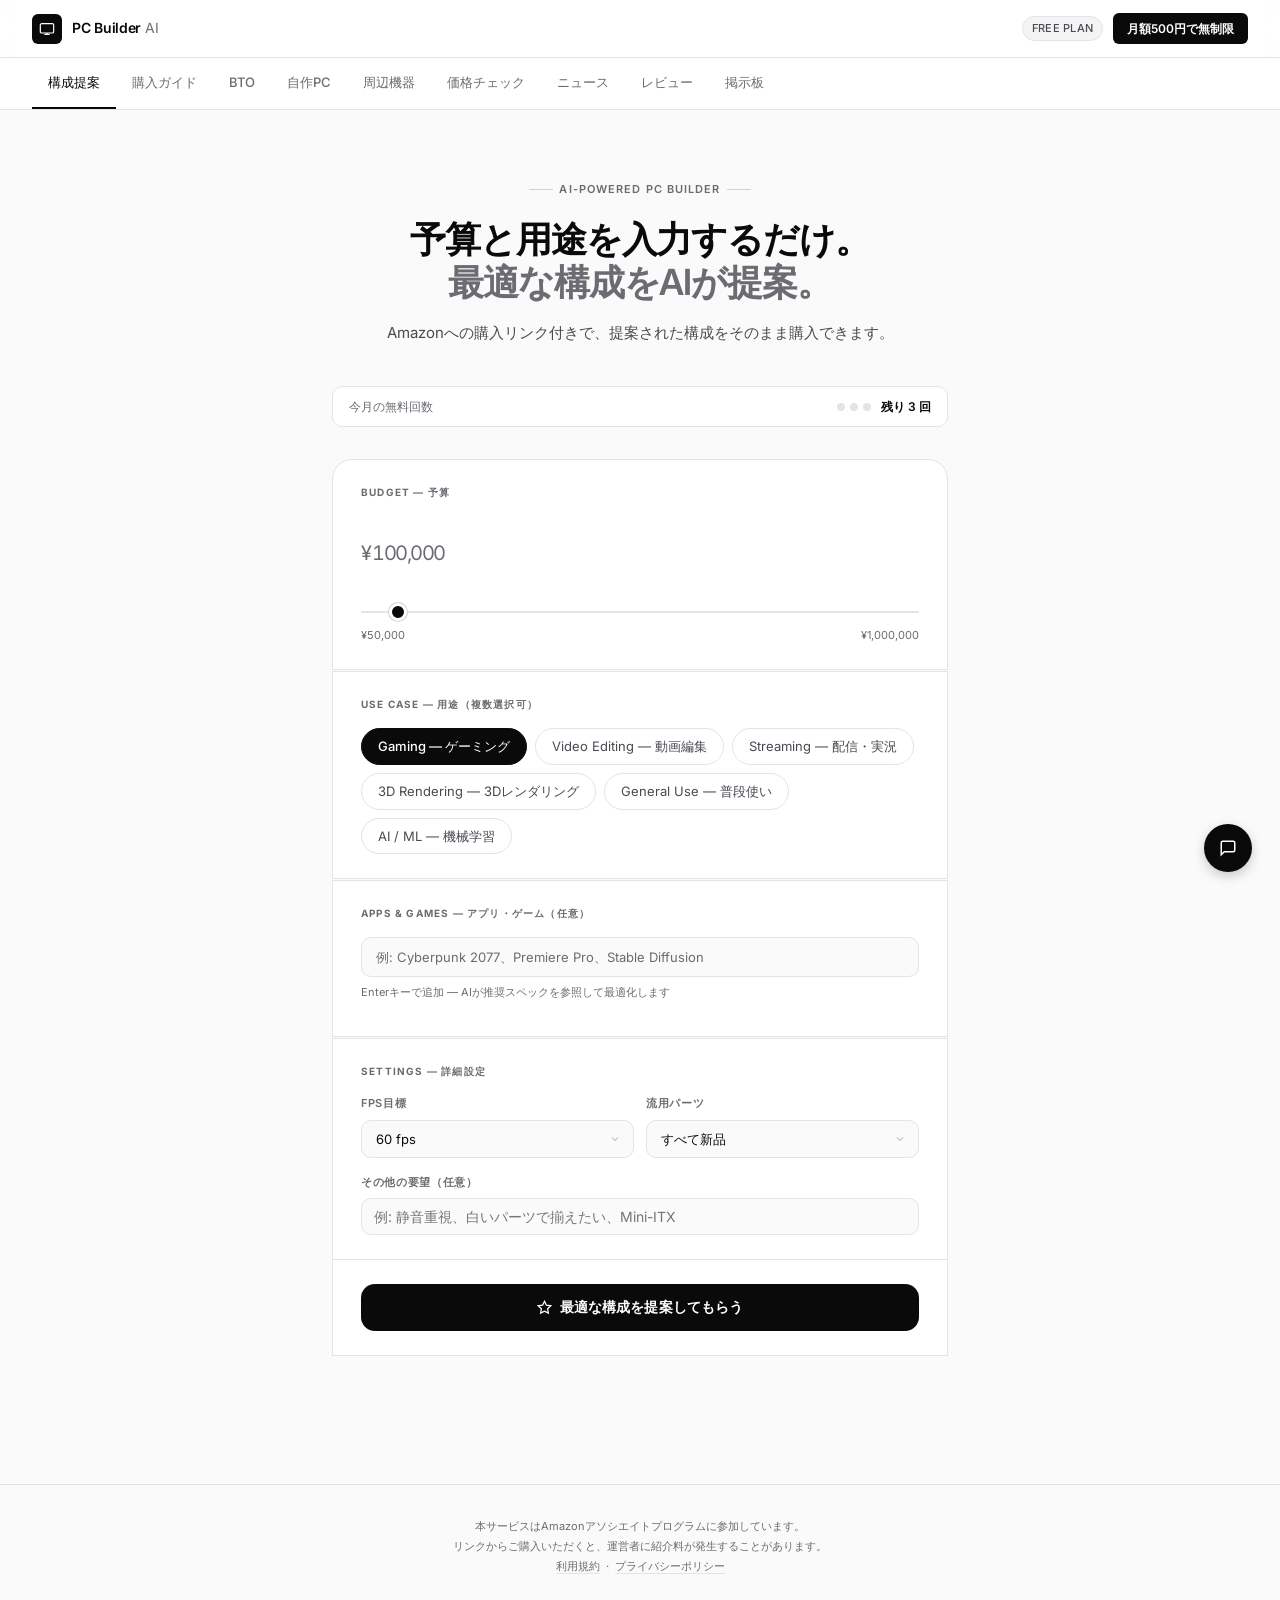
==== commit 73a8668a: "Add files via upload" ====
--- a/index.html
+++ b/index.html
@@ -7,110 +7,35 @@
   <meta name="description" content="予算と用途を入力するだけでAIが最適なPC構成を提案。Amazonで即購入できるリンク付き。">
   <link rel="preconnect" href="https://fonts.googleapis.com">
   <link href="https://fonts.googleapis.com/css2?family=Inter:wght@300;400;500;600&display=swap" rel="stylesheet">
+  <link rel="stylesheet" href="style.css">
   <style>
-    *, *::before, *::after { box-sizing: border-box; margin: 0; padding: 0; }
-
-    :root {
-      --black: #0a0a0a;
-      --white: #ffffff;
-      --gray-50: #fafafa;
-      --gray-100: #f4f4f5;
-      --gray-200: #e4e4e7;
-      --gray-300: #d1d1d6;
-      --gray-400: #6b6b72;
-      --gray-500: #4a4a52;
-      --gray-700: #3f3f46;
-      --gray-900: #18181b;
-      --accent: #0a0a0a;
-      --accent-hover: #27272a;
-      --r-sm: 6px;
-      --r-md: 10px;
-      --r-lg: 14px;
-      --r-xl: 20px;
-    }
-
-    html { scroll-behavior: smooth; }
-
-    body {
-      font-family: 'Inter', -apple-system, BlinkMacSystemFont, 'Hiragino Sans', 'Noto Sans JP', sans-serif;
-      background: var(--gray-50);
-      color: var(--black);
-      min-height: 100vh;
-      font-size: 14px;
-      line-height: 1.6;
-      -webkit-font-smoothing: antialiased;
-    }
+    
+
+    
+
+    
+
+    
 
     /* ── Header ── */
-    header {
-      background: rgba(255,255,255,0.85);
-      backdrop-filter: blur(12px);
-      border-bottom: 1px solid var(--gray-200);
-      height: 58px;
-      display: flex;
-      align-items: center;
-      justify-content: space-between;
-      padding: 0 2rem;
-      position: sticky;
-      top: 0;
-      z-index: 200;
-    }
-
-    .logo {
-      display: flex;
-      align-items: center;
-      gap: 10px;
-      text-decoration: none;
-      color: var(--black);
-    }
-
-    .logo-mark {
-      width: 30px;
-      height: 30px;
-      background: var(--black);
-      border-radius: var(--r-sm);
-      display: flex;
-      align-items: center;
-      justify-content: center;
-    }
-
-    .logo-mark svg { width: 16px; height: 16px; fill: none; stroke: #fff; stroke-width: 1.8; }
-
-    .logo-text {
-      font-size: 14px;
-      font-weight: 600;
-      letter-spacing: -0.02em;
-    }
-
-    .logo-text span { color: var(--gray-400); font-weight: 400; }
-
-    .header-right { display: flex; align-items: center; gap: 10px; }
-
-    .badge-free {
-      font-size: 11px;
-      font-weight: 500;
-      padding: 3px 9px;
-      border-radius: 20px;
-      background: var(--gray-100);
-      color: var(--gray-500);
-      border: 1px solid var(--gray-200);
-      letter-spacing: 0.02em;
-    }
-
-    .btn-upgrade {
-      font-size: 12px;
-      font-weight: 600;
-      padding: 6px 14px;
-      border-radius: var(--r-sm);
-      background: var(--black);
-      color: var(--white);
-      border: none;
-      cursor: pointer;
-      text-decoration: none;
-      letter-spacing: 0.01em;
-      transition: background 0.15s;
-    }
-    .btn-upgrade:hover { background: var(--gray-700); }
+    
+
+    
+
+    
+
+    
+
+    
+
+    
+
+    
+
+    
+
+    
+    
 
     /* ── Hero ── */
     .hero {
@@ -270,29 +195,13 @@
     }
 
     /* 用途チップ */
-    .chips { display: flex; flex-wrap: wrap; gap: 7px; }
-
-    .chip {
-      padding: 6px 14px;
-      border-radius: 20px;
-      border: 1px solid var(--gray-200);
-      font-size: 12px;
-      font-weight: 500;
-      cursor: pointer;
-      background: var(--white);
-      color: var(--gray-500);
-      transition: all 0.15s;
-      user-select: none;
-      letter-spacing: 0.01em;
-    }
-
-    .chip:hover { border-color: var(--gray-400); color: var(--black); }
-
-    .chip.active {
-      background: var(--black);
-      border-color: var(--black);
-      color: var(--white);
-    }
+    
+
+    
+
+    
+
+    
 
     /* アプリ入力 */
     .app-input-wrap {
@@ -426,24 +335,12 @@
       margin-bottom: 1.25rem;
     }
 
-    .thinking {
-      display: flex;
-      align-items: center;
-      gap: 12px;
-      color: var(--gray-400);
-      font-size: 13px;
-      padding: 0.5rem 0;
-    }
-
-    .dot {
-      width: 6px; height: 6px;
-      border-radius: 50%;
-      background: var(--gray-300);
-      animation: pulse 1.2s infinite;
-    }
-    .dot:nth-child(2) { animation-delay: 0.2s; }
-    .dot:nth-child(3) { animation-delay: 0.4s; }
-    @keyframes pulse { 0%,100%{opacity:0.2;transform:scale(0.8);} 50%{opacity:1;transform:scale(1);} }
+    
+
+    
+    
+    
+     50%{opacity:1;transform:scale(1);} }
 
     .parts-grid {
       display: grid;
@@ -578,16 +475,8 @@
     }
     .upgrade-box-btn:hover { background: var(--gray-700); }
 
-    footer {
-      text-align: center;
-      padding: 2rem;
-      font-size: 11px;
-      color: var(--gray-400);
-      border-top: 1px solid var(--gray-200);
-      margin-top: 2rem;
-      line-height: 1.8;
-    }
-    footer a { color: var(--gray-400); text-decoration: none; border-bottom: 1px solid var(--gray-200); }
+    
+    
 
     /* ── チャットボット ── */
     .chat-fab {
@@ -714,7 +603,7 @@
 
 <!-- Header -->
 <header>
-  <a class="logo" href="/">
+  <a class="logo" href="home.html">
     <div class="logo-mark">
       <svg viewBox="0 0 24 24"><rect x="2" y="4" width="20" height="14" rx="2"/><path d="M8 20h8M12 18v2"/></svg>
     </div>
--- a/style.css
+++ b/style.css
@@ -0,0 +1,177 @@
+/* ============================================
+   PC Builder AI — 共通スタイルシート
+   ============================================ */
+
+*, *::before, *::after { box-sizing: border-box; margin: 0; padding: 0; }
+
+:root {
+  --black: #0a0a0a; --white: #ffffff;
+  --gray-50: #fafafa; --gray-100: #f4f4f5; --gray-200: #e4e4e7;
+  --gray-300: #d1d1d6; --gray-400: #6b6b72; --gray-500: #4a4a52;
+  --gray-700: #3f3f46; --gray-900: #18181b;
+  --r-sm: 6px; --r-md: 10px; --r-lg: 14px; --r-xl: 20px;
+}
+
+html { scroll-behavior: smooth; }
+
+body {
+  font-family: 'Inter', -apple-system, BlinkMacSystemFont, 'Hiragino Sans', 'Noto Sans JP', sans-serif;
+  background: var(--gray-50);
+  color: var(--black);
+  min-height: 100vh;
+  font-size: 14px;
+  line-height: 1.6;
+  -webkit-font-smoothing: antialiased;
+}
+
+/* ── Header ── */
+header {
+  background: rgba(255,255,255,0.85);
+  backdrop-filter: blur(12px);
+  border-bottom: 1px solid var(--gray-200);
+  height: 58px;
+  display: flex;
+  align-items: center;
+  justify-content: space-between;
+  padding: 0 2rem;
+  position: sticky;
+  top: 0;
+  z-index: 200;
+}
+.logo { display: flex; align-items: center; gap: 10px; text-decoration: none; color: var(--black); }
+.logo-mark { width: 30px; height: 30px; background: var(--black); border-radius: var(--r-sm); display: flex; align-items: center; justify-content: center; }
+.logo-mark svg { width: 16px; height: 16px; fill: none; stroke: #fff; stroke-width: 1.8; }
+.logo-text { font-size: 14px; font-weight: 600; letter-spacing: -0.02em; }
+.logo-text span { color: var(--gray-400); font-weight: 400; }
+.header-right { display: flex; align-items: center; gap: 10px; }
+.badge-free { font-size: 11px; font-weight: 500; padding: 3px 9px; border-radius: 20px; background: var(--gray-100); color: var(--gray-500); border: 1px solid var(--gray-200); letter-spacing: 0.02em; }
+.btn-upgrade { font-size: 12px; font-weight: 600; padding: 6px 14px; border-radius: var(--r-sm); background: var(--black); color: var(--white); border: none; cursor: pointer; text-decoration: none; transition: background 0.15s; }
+.btn-upgrade:hover { background: var(--gray-700); }
+
+/* ── Nav ── */
+nav { background: var(--white); border-bottom: 1px solid var(--gray-200); padding: 0 2rem; display: flex; overflow-x: auto; }
+.nav-item { font-size: 13px; font-weight: 500; padding: 14px 16px; color: var(--gray-400); text-decoration: none; white-space: nowrap; border-bottom: 2px solid transparent; transition: all 0.15s; }
+.nav-item:hover { color: var(--black); }
+.nav-item.active { color: var(--black); border-bottom-color: var(--black); }
+
+/* ── Hero（共通） ── */
+.hero { max-width: 900px; margin: 0 auto; padding: 3rem 2rem 2rem; text-align: center; }
+.hero-eyebrow { display: inline-flex; align-items: center; gap: 6px; font-size: 11px; font-weight: 600; letter-spacing: 0.1em; text-transform: uppercase; color: var(--gray-400); margin-bottom: 1rem; }
+.hero-eyebrow::before, .hero-eyebrow::after { content: ''; width: 24px; height: 1px; background: var(--gray-300); }
+.hero h1 { font-size: 32px; font-weight: 600; letter-spacing: -0.03em; line-height: 1.2; margin-bottom: 0.75rem; }
+.hero h1 em { font-style: normal; color: var(--gray-400); }
+.hero p { font-size: 15px; color: var(--gray-500); line-height: 1.7; }
+
+/* ── カード共通 ── */
+.card { background: var(--white); border: 1px solid var(--gray-200); border-radius: var(--r-xl); padding: 1.5rem; margin-bottom: 1.25rem; }
+
+/* ── チップ共通 ── */
+.chips { display: flex; flex-wrap: wrap; gap: 8px; }
+.chip { padding: 7px 16px; border-radius: 20px; border: 1px solid var(--gray-200); font-size: 13px; cursor: pointer; background: var(--white); color: var(--gray-500); transition: all 0.15s; user-select: none; }
+.chip:hover { border-color: var(--gray-400); color: var(--black); }
+.chip.active { background: var(--black); border-color: var(--black); color: var(--white); font-weight: 500; }
+
+/* ── フォーム要素共通 ── */
+select, input[type="text"], input[type="range"], textarea {
+  font-family: inherit;
+}
+select, input[type="text"], textarea {
+  width: 100%; padding: 9px 12px; border: 1px solid var(--gray-200);
+  border-radius: var(--r-md); font-size: 14px; color: var(--black);
+  background: var(--gray-50); appearance: none; outline: none;
+  transition: border-color 0.15s, background 0.15s;
+}
+select:focus, input[type="text"]:focus, textarea:focus { border-color: var(--black); background: var(--white); }
+input[type="range"] { width: 100%; height: 2px; appearance: none; background: var(--gray-200); border-radius: 2px; outline: none; cursor: pointer; accent-color: var(--black); }
+input[type="range"]::-webkit-slider-thumb { appearance: none; width: 18px; height: 18px; border-radius: 50%; background: var(--black); border: 3px solid var(--white); box-shadow: 0 0 0 1px var(--gray-300); cursor: pointer; transition: box-shadow 0.15s; }
+input[type="range"]::-webkit-slider-thumb:hover { box-shadow: 0 0 0 1px var(--black); }
+
+/* ── ボタン共通 ── */
+.btn-primary { width: 100%; padding: 13px; font-size: 15px; font-weight: 600; border-radius: var(--r-md); background: var(--black); color: var(--white); border: none; cursor: pointer; transition: opacity 0.15s, transform 0.1s; font-family: inherit; display: flex; align-items: center; justify-content: center; gap: 8px; }
+.btn-primary:hover { opacity: 0.9; }
+.btn-primary:active { transform: scale(0.99); }
+.btn-primary:disabled { opacity: 0.4; cursor: not-allowed; transform: none; }
+.btn-outline { padding: 7px 16px; border-radius: var(--r-md); border: 1px solid var(--gray-200); background: var(--white); color: var(--gray-700); font-size: 13px; cursor: pointer; font-family: inherit; transition: all 0.15s; text-decoration: none; display: inline-flex; align-items: center; justify-content: center; gap: 5px; }
+.btn-outline:hover { background: var(--black); color: var(--white); border-color: var(--black); }
+
+/* ── ローディングドット共通 ── */
+.thinking { display: flex; align-items: center; gap: 10px; color: var(--gray-400); font-size: 14px; padding: 1rem 0; }
+.dot { width: 7px; height: 7px; border-radius: 50%; background: var(--black); animation: pulse 1.2s infinite; }
+.dot:nth-child(2) { animation-delay: 0.2s; }
+.dot:nth-child(3) { animation-delay: 0.4s; }
+@keyframes pulse { 0%,100%{opacity:0.2;transform:scale(0.8);} 50%{opacity:1;transform:scale(1);} }
+
+/* ── Usage bar ── */
+.usage-bar { display: flex; align-items: center; justify-content: space-between; font-size: 13px; color: var(--gray-500); margin-bottom: 1.5rem; padding: 10px 14px; background: var(--white); border-radius: var(--r-sm); border: 1px solid var(--gray-200); }
+.usage-dot { width: 10px; height: 10px; border-radius: 50%; background: var(--gray-200); }
+.usage-dot.used { background: var(--black); }
+
+/* ── コメント・ポイントボックス ── */
+.comment-box { margin-top: 1rem; padding: 12px 14px; background: var(--gray-50); border-left: 3px solid var(--black); border-radius: 0 var(--r-sm) var(--r-sm) 0; font-size: 13px; color: var(--gray-500); line-height: 1.7; }
+.warn-box { background: #fffbeb; border: 1px solid #fde68a; border-radius: var(--r-md); padding: 12px 16px; font-size: 13px; color: #78350f; line-height: 1.7; margin: 1rem 0; }
+.warn-box strong { display: block; margin-bottom: 4px; }
+.point-box { background: var(--gray-50); border-left: 3px solid var(--black); border-radius: 0 var(--r-md) var(--r-md) 0; padding: 14px 16px; margin: 1rem 0; font-size: 13px; color: var(--gray-500); line-height: 1.7; }
+.point-box strong { color: var(--black); }
+
+/* ── Upgrade・Premium box ── */
+.upgrade-box { margin-top: 1rem; padding: 1.25rem; background: var(--gray-50); border-radius: var(--r-md); text-align: center; border: 1px solid var(--gray-200); }
+.upgrade-box p { font-size: 13px; color: var(--gray-500); margin-bottom: 12px; line-height: 1.7; }
+.upgrade-box-btn { padding: 9px 24px; font-size: 13px; font-weight: 600; border-radius: var(--r-sm); background: var(--black); color: var(--white); border: none; cursor: pointer; font-family: inherit; transition: background 0.15s; }
+.upgrade-box-btn:hover { background: var(--gray-700); }
+
+/* ── チャットボット ── */
+.chat-fab { position: fixed; bottom: 28px; right: 28px; width: 48px; height: 48px; border-radius: 50%; background: var(--black); color: var(--white); border: none; cursor: pointer; font-size: 18px; display: flex; align-items: center; justify-content: center; z-index: 300; transition: transform 0.15s, background 0.15s; box-shadow: 0 4px 12px rgba(0,0,0,0.2); }
+.chat-fab:hover { transform: scale(1.08); background: var(--gray-700); }
+.chat-window { position: fixed; bottom: 88px; right: 28px; width: 340px; max-height: 460px; background: var(--white); border: 1px solid var(--gray-200); border-radius: var(--r-xl); display: flex; flex-direction: column; z-index: 300; overflow: hidden; }
+.chat-header { padding: 14px 18px; background: var(--black); color: var(--white); font-size: 13px; font-weight: 600; display: flex; justify-content: space-between; align-items: center; }
+.chat-close { background: rgba(255,255,255,0.15); border: none; color: var(--white); font-size: 14px; cursor: pointer; width: 24px; height: 24px; border-radius: 50%; display: flex; align-items: center; justify-content: center; transition: background 0.15s; }
+.chat-close:hover { background: rgba(255,255,255,0.3); }
+.chat-messages { flex: 1; overflow-y: auto; padding: 14px; display: flex; flex-direction: column; gap: 10px; }
+.msg { max-width: 86%; padding: 9px 13px; border-radius: 14px; font-size: 12px; line-height: 1.65; }
+.msg.bot { background: var(--gray-100); color: var(--black); align-self: flex-start; border-bottom-left-radius: 4px; }
+.msg.user { background: var(--black); color: var(--white); align-self: flex-end; border-bottom-right-radius: 4px; }
+.msg.thinking-msg { background: var(--gray-100); color: var(--gray-400); align-self: flex-start; font-style: italic; }
+.chat-input-row { display: flex; gap: 8px; padding: 10px 12px; border-top: 1px solid var(--gray-200); background: var(--white); }
+.chat-input { flex: 1; padding: 8px 13px; border: 1px solid var(--gray-200); border-radius: 20px; font-size: 12px; outline: none; font-family: inherit; background: var(--gray-50); color: var(--black); transition: border-color 0.15s; }
+.chat-input:focus { border-color: var(--black); background: var(--white); }
+.chat-send { padding: 8px 14px; background: var(--black); color: var(--white); border: none; border-radius: 20px; cursor: pointer; font-size: 12px; font-weight: 600; font-family: inherit; transition: background 0.15s; }
+.chat-send:hover { background: var(--gray-700); }
+
+/* ── セクションラベル共通 ── */
+.section-label { font-size: 10px; font-weight: 700; letter-spacing: 0.12em; text-transform: uppercase; color: var(--gray-400); margin-bottom: 1rem; }
+
+/* ── モーダル共通 ── */
+.modal-overlay { position: fixed; inset: 0; background: rgba(0,0,0,0.4); z-index: 300; display: flex; align-items: center; justify-content: center; padding: 1.5rem; }
+.modal { background: var(--white); border-radius: var(--r-xl); width: 100%; max-width: 500px; max-height: 90vh; overflow-y: auto; }
+.modal-header { padding: 1.25rem 1.5rem; border-bottom: 1px solid var(--gray-200); display: flex; align-items: center; justify-content: space-between; position: sticky; top: 0; background: var(--white); }
+.modal-title { font-size: 15px; font-weight: 600; }
+.modal-close { background: none; border: none; font-size: 18px; cursor: pointer; color: var(--gray-400); width: 28px; height: 28px; border-radius: 50%; display: flex; align-items: center; justify-content: center; transition: background 0.15s; }
+.modal-close:hover { background: var(--gray-100); color: var(--black); }
+.modal-body { padding: 1.5rem; display: flex; flex-direction: column; gap: 10px; }
+.modal-footer { padding: 1rem 1.5rem; border-top: 1px solid var(--gray-200); display: flex; gap: 8px; justify-content: flex-end; }
+.cancel-btn { padding: 9px 18px; border-radius: var(--r-md); border: 1px solid var(--gray-200); background: var(--white); color: var(--gray-500); font-size: 13px; cursor: pointer; font-family: inherit; }
+.submit-btn { padding: 9px 24px; border-radius: var(--r-md); background: var(--black); color: var(--white); border: none; font-size: 13px; font-weight: 600; cursor: pointer; font-family: inherit; transition: background 0.15s; }
+.submit-btn:hover { background: var(--gray-700); }
+
+/* ── フォームラベル共通 ── */
+.form-label { font-size: 12px; font-weight: 600; color: var(--gray-500); margin-bottom: 5px; display: block; letter-spacing: 0.04em; }
+.form-row { display: grid; grid-template-columns: 1fr 1fr; gap: 12px; }
+
+/* ── フッター共通 ── */
+footer { text-align: center; padding: 2rem; font-size: 11px; color: var(--gray-400); border-top: 1px solid var(--gray-200); margin-top: 2rem; line-height: 1.8; }
+footer a { color: var(--gray-400); text-decoration: none; border-bottom: 1px solid var(--gray-200); }
+footer a:hover { color: var(--gray-500); }
+
+/* ── 空状態 ── */
+.empty { text-align: center; padding: 4rem 2rem; color: var(--gray-400); }
+.empty-icon { font-size: 36px; margin-bottom: 12px; }
+.empty-text { font-size: 14px; }
+
+/* ── レスポンシブ共通 ── */
+@media (max-width: 520px) {
+  header { padding: 0 1.25rem; }
+  nav { padding: 0 1rem; }
+  .hero { padding-left: 1.25rem; padding-right: 1.25rem; }
+  .hero h1 { font-size: 24px; }
+  .form-row { grid-template-columns: 1fr; }
+}
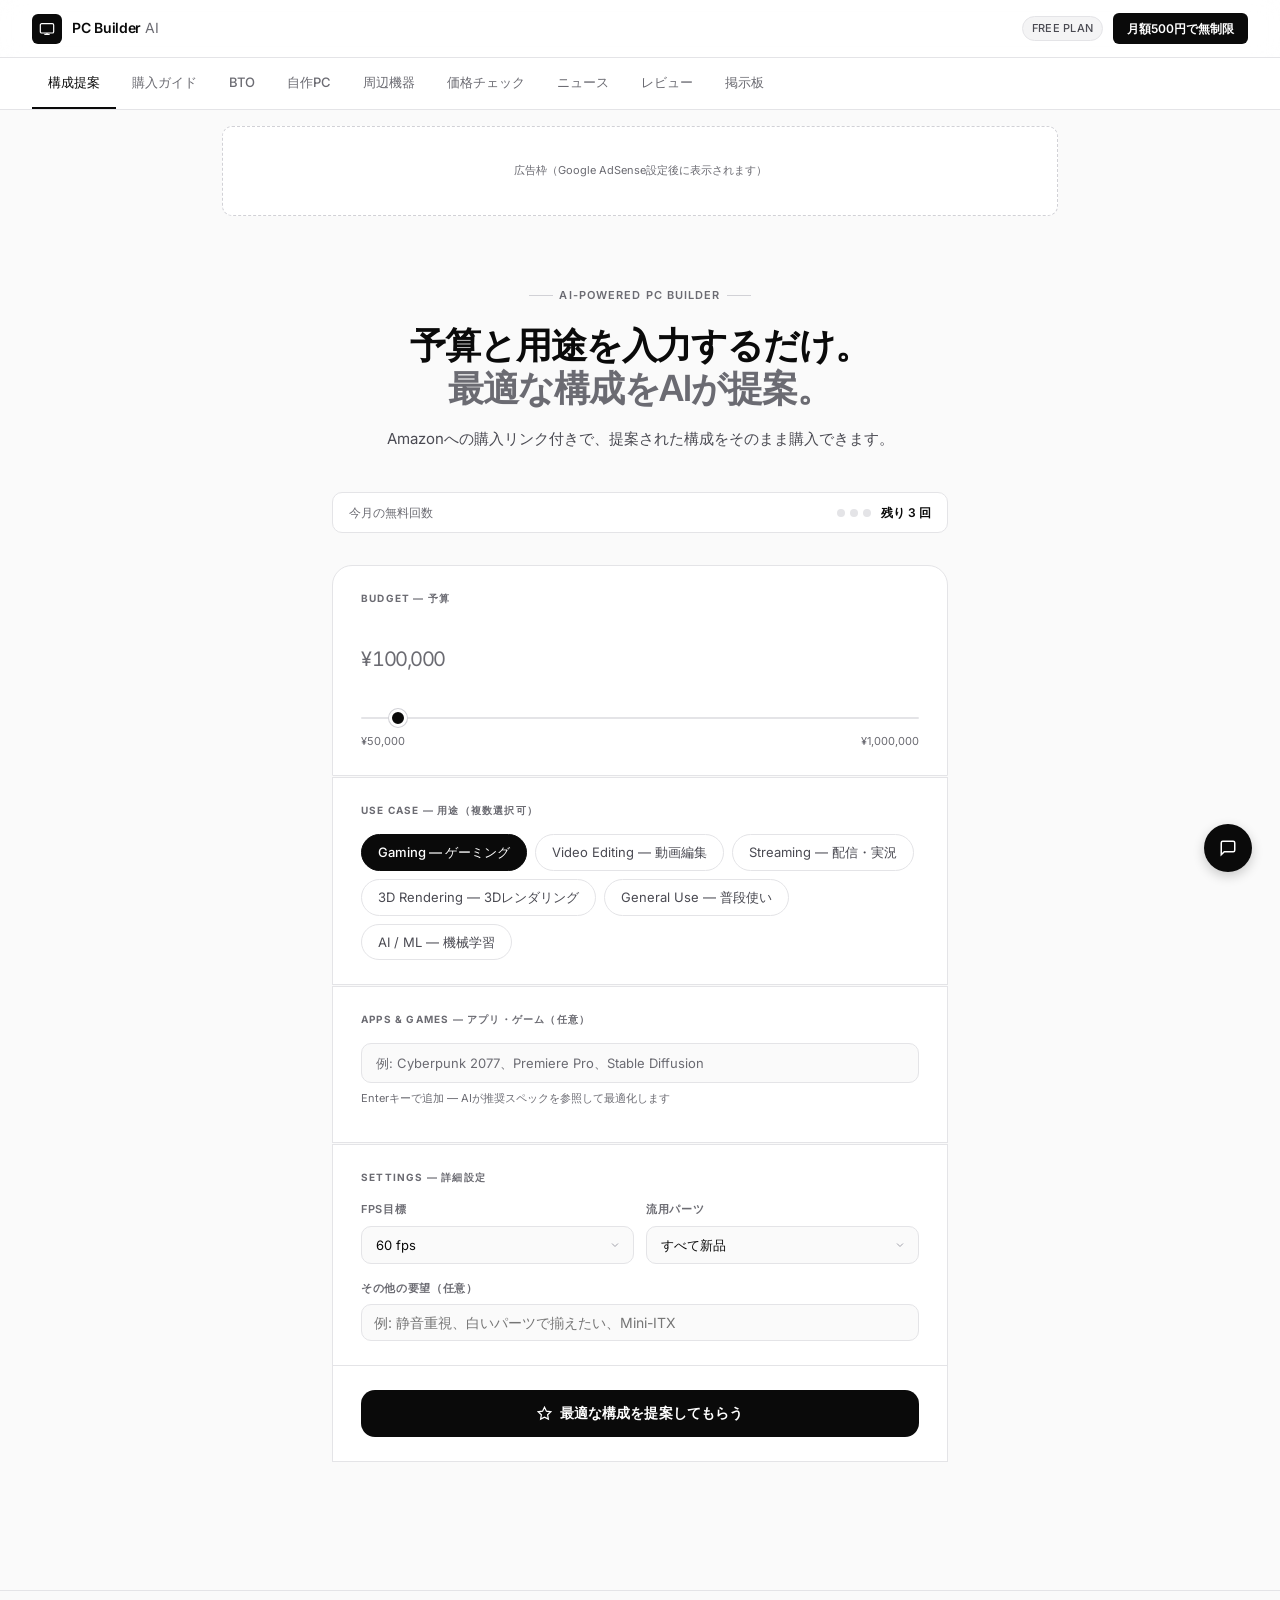
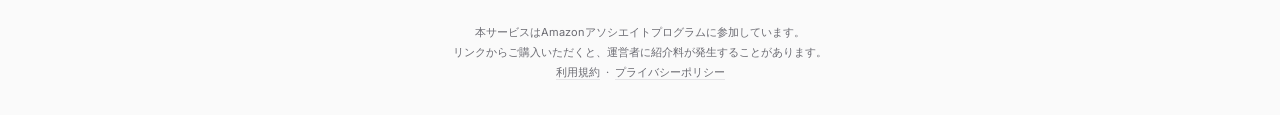
==== commit 2a30b6e8: "Add files via upload" ====
--- a/index.html
+++ b/index.html
@@ -598,6 +598,15 @@
     }
     .chat-send:hover { background: var(--gray-700); }
   </style>
+  <script async src="https://pagead2.googlesyndication.com/pagead/js/adsbygoogle.js?client=ca-pub-2996318130032504" crossorigin="anonymous"></script>
+  <!-- Google Analytics -->
+  <script async src="https://www.googletagmanager.com/gtag/js?id=G-GL3F4HVTTF"></script>
+  <script>
+    window.dataLayer = window.dataLayer || [];
+    function gtag(){dataLayer.push(arguments);}
+    gtag('js', new Date());
+    gtag('config', 'G-GL3F4HVTTF');
+  </script>
 </head>
 <body>
 
@@ -611,7 +620,7 @@
   </a>
   <div class="header-right">
     <span class="badge-free">FREE PLAN</span>
-    <a class="btn-upgrade" href="#upgrade">月額500円で無制限</a>
+    <a class="btn-upgrade" href="https://buy.stripe.com/7sY4gyaxT7gEacWfFicQU00" target="_blank" rel="noopener">月額500円で無制限</a>
   </div>
 </header>
 
@@ -626,6 +635,12 @@
   <a style="font-size:13px;font-weight:500;padding:14px 16px;color:#6b6b72;text-decoration:none;white-space:nowrap;border-bottom:2px solid transparent;" href="reviews.html">レビュー</a>
   <a style="font-size:13px;font-weight:500;padding:14px 16px;color:#6b6b72;text-decoration:none;white-space:nowrap;border-bottom:2px solid transparent;" href="board.html">掲示板</a>
 </nav>
+<!-- 広告枠（Google AdSense審査通過後に有効化） -->
+<div style="max-width:900px;margin:1rem auto 0;padding:0 2rem;">
+  <!-- <ins class="adsbygoogle" style="display:block" data-ad-client="ca-pub-XXXXXXXXXXXXXXXX" data-ad-slot="XXXXXXXXXX" data-ad-format="auto" data-full-width-responsive="true"></ins>
+  <script>(adsbygoogle = window.adsbygoogle || []).push({});</script> -->
+  <div style="background:var(--white,#fff);border:1px dashed #d1d1d6;border-radius:10px;padding:12px;text-align:center;font-size:11px;color:#6b6b72;min-height:90px;display:flex;align-items:center;justify-content:center;">広告枠（Google AdSense設定後に表示されます）</div>
+</div>
 
 <!-- Hero -->
 <div class="hero">
@@ -744,7 +759,7 @@
 <footer>
   <p>本サービスはAmazonアソシエイトプログラムに参加しています。<br>
   リンクからご購入いただくと、運営者に紹介料が発生することがあります。<br>
-  <a href="#">利用規約</a> &nbsp;·&nbsp; <a href="#">プライバシーポリシー</a></p>
+  <a href="legal.html">利用規約</a> &nbsp;·&nbsp; <a href="legal.html">プライバシーポリシー</a></p>
 </footer>
 
 <!-- チャットボット -->
